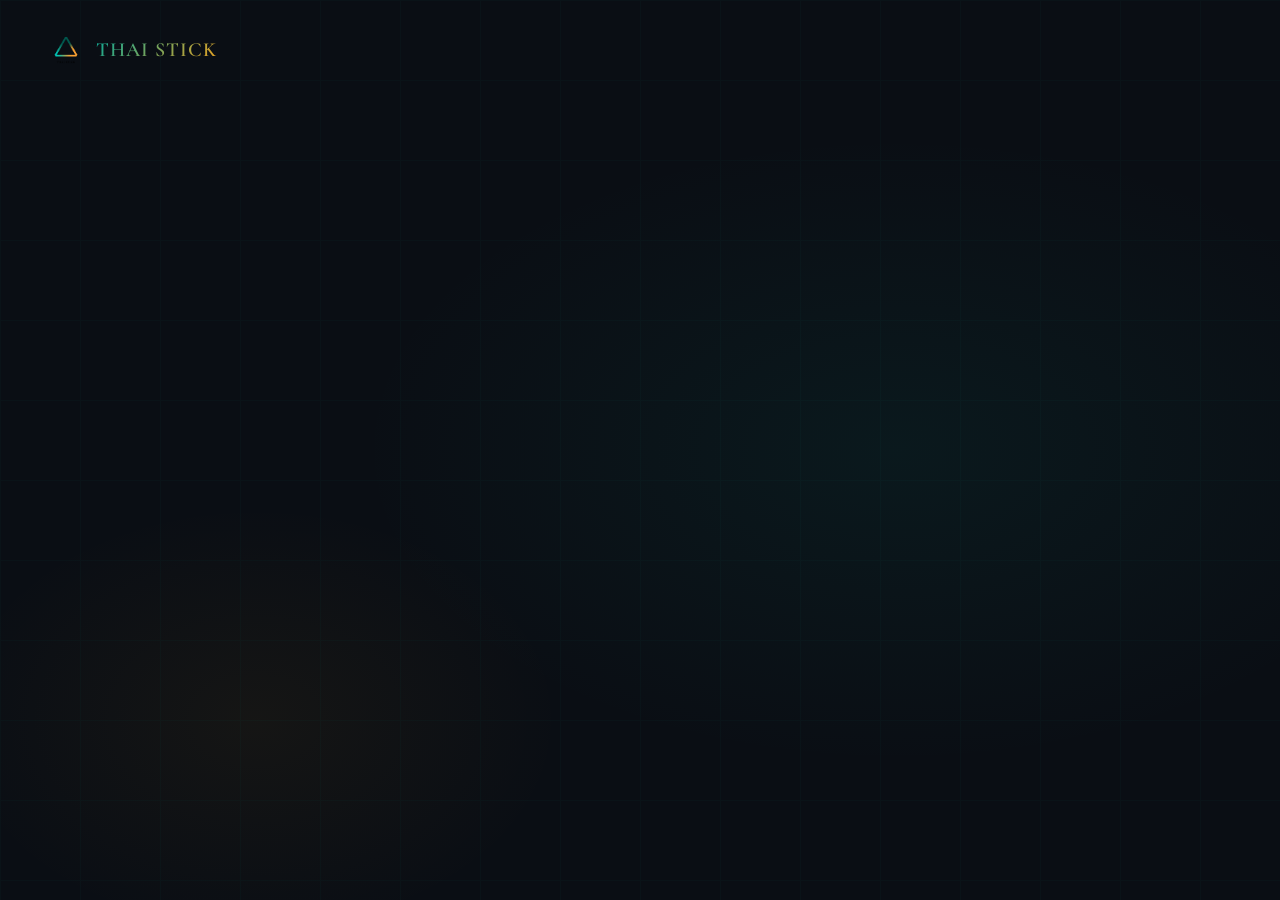
==== index.html @ 12f4dd30 "Add gatekeeper splash page (index.html) with Visitor/Team PIN access - Visitor → portfolio.html - Te" ====
<!DOCTYPE html>
<html lang="en">
<head>
<meta charset="UTF-8"/>
<meta name="viewport" content="width=device-width, initial-scale=1.0"/>
<title>Thai Stick — Access</title>
<link rel="preconnect" href="https://fonts.googleapis.com">
<link href="https://fonts.googleapis.com/css2?family=Cormorant+Garamond:wght@300;400;500;600&family=DM+Sans:wght@300;400;500;600&family=DM+Mono:wght@400;500&display=swap" rel="stylesheet">
<link rel="stylesheet" href="styles.css">
<style>
.splash-page { min-height: 100vh; display: flex; flex-direction: column; align-items: center; justify-content: center; background: var(--dark); position: relative; overflow: hidden; }
.splash-logo { display: flex; align-items: center; gap: 12px; position: absolute; top: 32px; left: 48px; text-decoration: none; }
.splash-logo-text { font-family: var(--font-disp); font-size: 20px; font-weight: 600; letter-spacing: 0.05em; background: var(--grad-text); -webkit-background-clip: text; -webkit-text-fill-color: transparent; background-clip: text; }
.splash-content { text-align: center; max-width: 700px; padding: 0 32px; }
.splash-eyebrow { font-size: 11px; font-weight: 600; letter-spacing: 0.15em; text-transform: uppercase; color: var(--teal); margin-bottom: 24px; display: flex; align-items: center; justify-content: center; gap: 8px; }
.splash-eyebrow::before { content: ''; width: 6px; height: 6px; background: var(--teal); border-radius: 50%; }
.splash-title { font-family: var(--font-disp); font-size: clamp(40px, 6vw, 72px); font-weight: 300; line-height: 1.1; color: var(--light); margin-bottom: 32px; }
.splash-sub { font-size: 15px; color: var(--muted); margin-bottom: 48px; line-height: 1.6; }
.splash-btns { display: flex; gap: 16px; justify-content: center; flex-wrap: wrap; }
.splash-btn-visitor { background: transparent; border: 1px solid var(--border); color: var(--light); padding: 14px 40px; font-size: 13px; font-weight: 600; letter-spacing: 0.08em; text-transform: uppercase; border-radius: 4px; cursor: pointer; transition: border-color 0.2s; font-family: var(--font-sans); }
.splash-btn-visitor:hover { border-color: var(--light-2); }
.splash-btn-team { background: var(--grad); border: none; color: var(--dark); padding: 14px 40px; font-size: 13px; font-weight: 600; letter-spacing: 0.08em; text-transform: uppercase; border-radius: 4px; cursor: pointer; transition: opacity 0.2s; font-family: var(--font-sans); }
.splash-btn-team:hover { opacity: 0.85; }

/* PIN modal */
.pin-overlay { display: none; position: fixed; inset: 0; background: rgba(0,0,0,0.7); z-index: 1000; align-items: center; justify-content: center; }
.pin-overlay.open { display: flex; }
.pin-modal { background: var(--dark-2); border: 1px solid var(--border); border-radius: 12px; padding: 40px; width: 360px; max-width: 90vw; text-align: center; position: relative; }
.pin-title { font-family: var(--font-disp); font-size: 26px; font-weight: 400; color: var(--light); margin-bottom: 8px; }
.pin-sub { font-size: 13px; color: var(--muted); margin-bottom: 32px; }
.pin-inputs { display: flex; gap: 12px; justify-content: center; margin-bottom: 24px; }
.pin-digit { width: 56px; height: 64px; background: var(--dark-3); border: 1px solid var(--border); border-radius: 8px; color: var(--light); font-size: 28px; font-family: var(--font-mono); text-align: center; outline: none; transition: border-color 0.2s; }
.pin-digit:focus { border-color: var(--teal); }
.pin-error { font-size: 12px; color: #ff6b6b; margin-bottom: 16px; min-height: 18px; display: none; line-height: 1.5; }
.pin-error.show { display: block; }
.pin-submit { width: 100%; background: var(--grad); border: none; color: var(--dark); padding: 14px; font-size: 13px; font-weight: 600; letter-spacing: 0.08em; text-transform: uppercase; border-radius: 4px; cursor: pointer; transition: opacity 0.2s; font-family: var(--font-sans); }
.pin-submit:hover { opacity: 0.85; }
.pin-submit:disabled { opacity: 0.5; cursor: not-allowed; }
.pin-close { position: absolute; top: 16px; right: 20px; background: none; border: none; color: var(--muted); font-size: 22px; cursor: pointer; line-height: 1; transition: color 0.2s; }
.pin-close:hover { color: var(--light); }
@media (max-width: 600px) {
  .splash-logo { left: 24px; top: 24px; }
  .splash-btns { flex-direction: column; align-items: center; }
  .splash-btn-visitor, .splash-btn-team { width: 240px; }
}
</style>
</head>
<body>

<div class="splash-page">
  <div class="hero-bg"></div>
  <div class="hero-grid-lines"></div>

  <a class="splash-logo" href="#">
    <img src="Thai Stick Logo.png" alt="Thai Stick" style="height:36px;width:36px;object-fit:contain;">
    <span class="splash-logo-text">THAI STICK</span>
  </a>

  <div class="splash-content">
    <div class="splash-eyebrow">Medical Cannabis Supply · Perth WA · GMP Certified</div>
    <h1 class="splash-title">
      The Supply Partner<br>
      <strong class="grad-text">Your Dispensary Can Count On.</strong>
    </h1>
    <p class="splash-sub">From Thailand to your hands.</p>
    <div class="splash-btns">
      <button class="splash-btn-visitor" onclick="goVisitor()">Visitor</button>
      <button class="splash-btn-team" onclick="openPinModal()">Team →</button>
    </div>
  </div>
</div>

<!-- PIN MODAL -->
<div class="pin-overlay" id="pin-overlay" onclick="closePinOutside(event)">
  <div class="pin-modal">
    <button class="pin-close" onclick="closePinModal()">×</button>
    <div class="pin-title">Team Access</div>
    <div class="pin-sub">Enter your 4-digit access code</div>
    <div class="pin-inputs">
      <input class="pin-digit" type="password" inputmode="numeric" maxlength="1" id="p0" oninput="pinInput(0)" onkeydown="pinKeyDown(event,0)">
      <input class="pin-digit" type="password" inputmode="numeric" maxlength="1" id="p1" oninput="pinInput(1)" onkeydown="pinKeyDown(event,1)">
      <input class="pin-digit" type="password" inputmode="numeric" maxlength="1" id="p2" oninput="pinInput(2)" onkeydown="pinKeyDown(event,2)">
      <input class="pin-digit" type="password" inputmode="numeric" maxlength="1" id="p3" oninput="pinInput(3)" onkeydown="pinKeyDown(event,3)">
    </div>
    <div class="pin-error" id="pin-error">Invalid Access Code. Please try again or contact your Administrator.</div>
    <button class="pin-submit" id="pin-submit" onclick="submitPin()">Verify Access</button>
  </div>
</div>

<script>
const APPS_SCRIPT_URL = 'https://script.google.com/macros/s/AKfycby8iOtGgmpEAqamLS6N-fvlZWcW5fuktj_UGrLCuRMY7mgmcJD18vge5jQldxHOvPU/exec';

function goVisitor() {
  window.location.href = 'portfolio.html';
}
function openPinModal() {
  document.getElementById('pin-overlay').classList.add('open');
  resetPin();
  setTimeout(() => document.getElementById('p0').focus(), 50);
}
function closePinModal() {
  document.getElementById('pin-overlay').classList.remove('open');
  resetPin();
}
function closePinOutside(e) {
  if (e.target === document.getElementById('pin-overlay')) closePinModal();
}
function resetPin() {
  ['p0','p1','p2','p3'].forEach(id => document.getElementById(id).value = '');
  const err = document.getElementById('pin-error');
  err.classList.remove('show');
  err.textContent = 'Invalid Access Code. Please try again or contact your Administrator.';
  const btn = document.getElementById('pin-submit');
  btn.disabled = false;
  btn.textContent = 'Verify Access';
}
function pinInput(i) {
  const val = document.getElementById('p' + i).value;
  if (!/^\d$/.test(val)) { document.getElementById('p' + i).value = ''; return; }
  if (i < 3) document.getElementById('p' + (i + 1)).focus();
  const pin = ['p0','p1','p2','p3'].map(id => document.getElementById(id).value).join('');
  if (pin.length === 4) submitPin();
}
function pinKeyDown(e, i) {
  if (e.key === 'Backspace' && !document.getElementById('p' + i).value && i > 0) {
    document.getElementById('p' + (i - 1)).focus();
  }
}

function fetchSheet(sheetName) {
  return new Promise((resolve, reject) => {
    const cb = 'cb_' + Date.now() + '_' + Math.random().toString(36).slice(2);
    const script = document.createElement('script');
    window[cb] = (data) => { delete window[cb]; document.head.removeChild(script); resolve(data); };
    script.src = `${APPS_SCRIPT_URL}?sheet=${sheetName}&callback=${cb}`;
    script.onerror = () => { delete window[cb]; reject(new Error('Failed')); };
    document.head.appendChild(script);
  });
}

async function submitPin() {
  const pin = ['p0','p1','p2','p3'].map(id => document.getElementById(id).value).join('');
  if (pin.length < 4) return;
  const btn = document.getElementById('pin-submit');
  const err = document.getElementById('pin-error');
  btn.disabled = true;
  btn.textContent = 'Verifying…';
  err.classList.remove('show');
  try {
    const rows = await fetchSheet('Pins');
    const match = rows && rows.find(r => String(r.pin).trim() === pin.trim());
    if (match) {
      sessionStorage.setItem('rep_name', match.name || '');
      window.location.href = 'ThaiStick_Website.html';
    } else {
      err.classList.add('show');
      btn.disabled = false;
      btn.textContent = 'Verify Access';
      ['p0','p1','p2','p3'].forEach(id => document.getElementById(id).value = '');
      document.getElementById('p0').focus();
    }
  } catch(e) {
    err.textContent = 'Connection error. Please try again.';
    err.classList.add('show');
    btn.disabled = false;
    btn.textContent = 'Verify Access';
  }
}
</script>
</body>
</html>
---- styles.css ----
﻿
:root {
  --teal:       #0BA896;
  --teal-dark:  #077A6E;
  --teal-glow:  rgba(11,168,150,0.15);
  --amber:      #E8A020;
  --amber-dark: #C07010;
  --amber-glow: rgba(232,160,32,0.15);
  --dark:       #0A0E14;
  --dark-2:     #111820;
  --dark-3:     #1A2230;
  --dark-4:     #222E40;
  --light:      #F0EDE8;
  --light-2:    #D8D4CC;
  --muted:      #7A8A9A;
  --border:     rgba(255,255,255,0.08);
  --font-disp:  'Cormorant Garamond', serif;
  --font-body:  'DM Sans', sans-serif;
  --font-mono:  'DM Mono', monospace;
  --grad:       linear-gradient(135deg, var(--teal), var(--amber));
  --grad-text:  linear-gradient(135deg, #0BA896 0%, #E8A020 100%);
}

*, *::before, *::after { box-sizing: border-box; margin: 0; padding: 0; }

html { scroll-behavior: smooth; }

body {
  font-family: var(--font-body);
  background: var(--dark);
  color: var(--light);
  overflow-x: hidden;
  cursor: default;
}

/* ── SCROLLBAR ── */
::-webkit-scrollbar { width: 4px; }
::-webkit-scrollbar-track { background: var(--dark); }
::-webkit-scrollbar-thumb { background: var(--teal); border-radius: 2px; }

/* ── GRADIENT TEXT ── */
.grad-text {
  background: var(--grad-text);
  -webkit-background-clip: text;
  -webkit-text-fill-color: transparent;
  background-clip: text;
}

/* ══════════════════════════════
   NAV
══════════════════════════════ */
nav {
  position: fixed; top: 0; left: 0; right: 0; z-index: 1000;
  display: flex; align-items: center; justify-content: space-between;
  padding: 0 48px;
  height: 72px;
  background: rgba(10,14,20,0.85);
  backdrop-filter: blur(20px);
  border-bottom: 1px solid var(--border);
  transition: all 0.3s;
}
.nav-logo {
  display: flex; align-items: center; gap: 12px;
  text-decoration: none;
}
.nav-logo img { height: 36px; width: 36px; object-fit: contain; }
.nav-logo-text {
  font-family: var(--font-disp);
  font-size: 20px; font-weight: 600;
  letter-spacing: 0.05em;
  background: var(--grad-text);
  -webkit-background-clip: text;
  -webkit-text-fill-color: transparent;
  background-clip: text;
}
.nav-links {
  display: flex; align-items: center; gap: 36px;
  list-style: none;
}
.nav-links a {
  color: var(--light-2);
  text-decoration: none;
  font-size: 13px;
  font-weight: 500;
  letter-spacing: 0.06em;
  text-transform: uppercase;
  transition: color 0.2s;
}
.nav-links a:hover { color: var(--teal); }
.nav-cta {
  background: var(--grad);
  color: var(--dark) !important;
  padding: 8px 20px;
  border-radius: 4px;
  font-weight: 600 !important;
  transition: opacity 0.2s !important;
}
.nav-cta:hover { opacity: 0.85; color: var(--dark) !important; }

/* mobile nav toggle */
.nav-toggle { display: none; flex-direction: column; gap: 5px; cursor: pointer; }
.nav-toggle span { width: 22px; height: 1.5px; background: var(--light); border-radius: 2px; transition: all 0.3s; }

/* ══════════════════════════════
   SECTIONS GENERAL
══════════════════════════════ */
section { position: relative; }
.container { max-width: 1160px; margin: 0 auto; padding: 0 48px; }
.section-label {
  font-size: 11px; font-weight: 600; letter-spacing: 0.2em;
  text-transform: uppercase; color: var(--teal);
  margin-bottom: 16px;
}
.section-title {
  font-family: var(--font-disp);
  font-size: clamp(36px, 5vw, 54px);
  font-weight: 400; line-height: 1.15;
  margin-bottom: 20px;
}
.section-sub {
  font-size: 16px; color: var(--muted);
  line-height: 1.7; max-width: 560px;
}
.divider {
  width: 48px; height: 2px;
  background: var(--grad);
  margin: 24px 0;
}

/* ══════════════════════════════
   HERO — SCREEN 1
══════════════════════════════ */
#hero {
  min-height: 100vh;
  display: flex; align-items: center;
  padding: 120px 0 80px;
  overflow: hidden;
}
.hero-bg {
  position: absolute; inset: 0; z-index: 0;
  background:
    radial-gradient(ellipse 60% 50% at 70% 50%, rgba(11,168,150,0.07) 0%, transparent 70%),
    radial-gradient(ellipse 40% 40% at 20% 80%, rgba(232,160,32,0.05) 0%, transparent 60%),
    var(--dark);
}
.hero-grid-lines {
  position: absolute; inset: 0; z-index: 0; opacity: 0.03;
  background-image:
    linear-gradient(var(--teal) 1px, transparent 1px),
    linear-gradient(90deg, var(--teal) 1px, transparent 1px);
  background-size: 80px 80px;
}
.hero-inner {
  position: relative; z-index: 1;
  display: grid; grid-template-columns: 1fr 1fr;
  gap: 80px; align-items: center;
}
.hero-eyebrow {
  display: inline-flex; align-items: center; gap: 8px;
  font-size: 11px; font-weight: 600; letter-spacing: 0.18em;
  text-transform: uppercase; color: var(--teal);
  border: 1px solid rgba(11,168,150,0.3);
  padding: 6px 14px; border-radius: 2px;
  margin-bottom: 28px;
}
.hero-eyebrow::before {
  content: ''; width: 6px; height: 6px;
  border-radius: 50%; background: var(--teal);
  animation: pulse 2s infinite;
}
@keyframes pulse {
  0%,100% { opacity: 1; } 50% { opacity: 0.3; }
}
.hero-title {
  font-family: var(--font-disp);
  font-size: clamp(44px, 6vw, 72px);
  font-weight: 300; line-height: 1.1;
  margin-bottom: 24px;
}
.hero-title strong { font-weight: 600; display: block; }
.hero-sub {
  font-size: 17px; color: var(--muted);
  line-height: 1.75; margin-bottom: 40px;
  max-width: 480px;
}
.hero-creds {
  display: flex; flex-wrap: wrap; gap: 8px;
  margin-bottom: 44px;
}
.cred-pill {
  font-size: 11px; font-weight: 500; letter-spacing: 0.08em;
  color: var(--light-2);
  border: 1px solid var(--border);
  padding: 5px 12px; border-radius: 2px;
  background: rgba(255,255,255,0.03);
}
.hero-actions { display: flex; gap: 16px; flex-wrap: wrap; }
.btn-primary {
  display: inline-flex; align-items: center; gap: 8px;
  background: var(--grad);
  color: var(--dark);
  font-size: 13px; font-weight: 600;
  letter-spacing: 0.06em; text-transform: uppercase;
  padding: 14px 28px; border-radius: 4px;
  text-decoration: none;
  transition: opacity 0.2s, transform 0.2s;
  border: none; cursor: pointer;
}
.btn-primary:hover { opacity: 0.88; transform: translateY(-1px); }
.btn-secondary {
  display: inline-flex; align-items: center; gap: 8px;
  background: transparent;
  color: var(--light);
  font-size: 13px; font-weight: 500;
  letter-spacing: 0.06em; text-transform: uppercase;
  padding: 14px 28px; border-radius: 4px;
  text-decoration: none;
  border: 1px solid var(--border);
  transition: border-color 0.2s, color 0.2s;
  cursor: pointer;
}
.btn-secondary:hover { border-color: var(--teal); color: var(--teal); }

/* hero right — visual */
.hero-visual {
  display: flex; align-items: center; justify-content: center;
  position: relative;
}
.hero-logo-wrap {
  position: relative;
  width: 320px; height: 320px;
  display: flex; align-items: center; justify-content: center;
}
.hero-logo-ring {
  position: absolute; inset: 0;
  border-radius: 50%;
  border: 1px solid rgba(11,168,150,0.2);
  animation: spin 20s linear infinite;
}
.hero-logo-ring::before {
  content: '';
  position: absolute; top: -3px; left: 50%;
  width: 6px; height: 6px;
  background: var(--teal);
  border-radius: 50%;
  transform: translateX(-50%);
}
@keyframes spin { from { transform: rotate(0deg); } to { transform: rotate(360deg); } }
.hero-logo-ring-2 {
  position: absolute;
  inset: 24px;
  border-radius: 50%;
  border: 1px solid rgba(232,160,32,0.12);
  animation: spin 30s linear infinite reverse;
}
.hero-logo-glow {
  position: absolute; inset: 48px;
  border-radius: 50%;
  background: radial-gradient(ellipse, rgba(11,168,150,0.08), transparent 70%);
}
.hero-logo-img {
  width: 160px; height: 160px;
  object-fit: contain;
  position: relative; z-index: 1;
  filter: drop-shadow(0 0 24px rgba(11,168,150,0.3));
}
.hero-stat-cards {
  position: absolute; right: -20px;
  display: flex; flex-direction: column; gap: 10px;
}
.hero-stat {
  background: rgba(17,24,32,0.9);
  border: 1px solid var(--border);
  border-left: 2px solid var(--teal);
  padding: 10px 16px;
  border-radius: 4px;
  backdrop-filter: blur(10px);
  min-width: 140px;
}
.hero-stat-val {
  font-family: var(--font-mono);
  font-size: 18px; font-weight: 500;
  color: var(--teal); margin-bottom: 2px;
}
.hero-stat-label { font-size: 10px; color: var(--muted); letter-spacing: 0.08em; }

/* ══════════════════════════════
   WHY THAI STICK — SCREEN 2
══════════════════════════════ */
#why {
  padding: 120px 0;
  background: var(--dark-2);
}
.why-inner {
  display: grid; grid-template-columns: 1fr 1fr;
  gap: 80px; align-items: start;
}
/* supply chain */
.chain-wrap { margin-top: 40px; }
.chain-step {
  display: flex; align-items: flex-start; gap: 20px;
  margin-bottom: 0;
  position: relative;
}
.chain-step:not(:last-child)::after {
  content: '';
  position: absolute;
  left: 21px; top: 44px;
  width: 1px; height: calc(100% + 8px);
  background: linear-gradient(to bottom, var(--teal), var(--amber));
  opacity: 0.3;
}
.chain-icon {
  width: 44px; height: 44px; flex-shrink: 0;
  border-radius: 50%;
  background: var(--dark-3);
  border: 1px solid var(--border);
  display: flex; align-items: center; justify-content: center;
  font-size: 18px;
  position: relative; z-index: 1;
}
.chain-content { padding: 8px 0 32px; }
.chain-name {
  font-size: 13px; font-weight: 600;
  letter-spacing: 0.08em; text-transform: uppercase;
  color: var(--teal); margin-bottom: 4px;
}
.chain-detail { font-size: 14px; color: var(--muted); line-height: 1.6; }

/* differentiators */
.diff-grid {
  display: grid; grid-template-columns: 1fr 1fr;
  gap: 2px; margin-top: 40px;
}
.diff-card {
  background: var(--dark-3);
  padding: 24px;
  transition: background 0.2s;
}
.diff-card:hover { background: var(--dark-4); }
.diff-icon { font-size: 24px; margin-bottom: 12px; }
.diff-title {
  font-size: 13px; font-weight: 600;
  margin-bottom: 8px; color: var(--light);
}
.diff-desc { font-size: 13px; color: var(--muted); line-height: 1.6; }

.compliance-stmt {
  margin-top: 48px;
  padding: 24px 28px;
  border-left: 2px solid var(--teal);
  background: var(--teal-glow);
  border-radius: 0 4px 4px 0;
}
.compliance-stmt p {
  font-size: 14px; color: var(--light-2);
  line-height: 1.75; font-style: italic;
}

/* ══════════════════════════════
   PRICING CALCULATOR — SCREEN 3
══════════════════════════════ */
#pricing {
  padding: 120px 0;
  background: var(--dark);
}
.pricing-inner {
  display: grid; grid-template-columns: 1fr 1.4fr;
  gap: 80px; align-items: start;
}
.calc-box {
  background: var(--dark-2);
  border: 1px solid var(--border);
  border-radius: 8px;
  padding: 36px;
}
.calc-title {
  font-size: 13px; font-weight: 600; letter-spacing: 0.12em;
  text-transform: uppercase; color: var(--teal);
  margin-bottom: 28px;
}
.calc-field { margin-bottom: 24px; }
.calc-label {
  font-size: 12px; font-weight: 500; letter-spacing: 0.08em;
  text-transform: uppercase; color: var(--muted);
  margin-bottom: 8px;
}
.calc-input {
  width: 100%;
  background: var(--dark-3);
  border: 1px solid var(--border);
  border-radius: 4px;
  color: var(--light);
  font-family: var(--font-mono);
  font-size: 18px; font-weight: 500;
  padding: 12px 16px;
  outline: none;
  transition: border-color 0.2s;
}
.calc-input:focus { border-color: var(--teal); }
.vol-select {
  display: grid; grid-template-columns: repeat(4,1fr); gap: 6px;
}
.vol-btn {
  background: var(--dark-3);
  border: 1px solid var(--border);
  border-radius: 4px;
  color: var(--muted);
  font-size: 12px; font-weight: 500;
  padding: 10px 6px;
  text-align: center;
  cursor: pointer;
  transition: all 0.2s;
}
.vol-btn:hover, .vol-btn.active {
  background: var(--teal-glow);
  border-color: var(--teal);
  color: var(--teal);
}
.calc-divider { height: 1px; background: var(--border); margin: 24px 0; }
.calc-results { display: flex; flex-direction: column; gap: 12px; }
.calc-result-row {
  display: flex; justify-content: space-between; align-items: center;
}
.calc-result-label { font-size: 13px; color: var(--muted); }
.calc-result-val {
  font-family: var(--font-mono);
  font-size: 14px; font-weight: 500; color: var(--light);
}
.calc-result-big {
  background: var(--dark-3);
  border: 1px solid var(--teal);
  border-radius: 6px;
  padding: 20px;
  margin-top: 8px;
  text-align: center;
}
.calc-result-big-label { font-size: 11px; color: var(--teal); letter-spacing: 0.12em; text-transform: uppercase; margin-bottom: 6px; }
.calc-result-big-val {
  font-family: var(--font-disp);
  font-size: 42px; font-weight: 600;
  background: var(--grad-text);
  -webkit-background-clip: text; -webkit-text-fill-color: transparent;
  background-clip: text;
}
.calc-result-big-sub { font-size: 12px; color: var(--muted); margin-top: 4px; }
.calc-disclaimer {
  font-size: 11px; color: var(--muted);
  font-style: italic; margin-top: 20px;
  line-height: 1.6;
}

/* tier table */
.tier-table-wrap { overflow: hidden; border-radius: 8px; border: 1px solid var(--border); }
.tier-table { width: 100%; border-collapse: collapse; }
.tier-table th {
  background: var(--dark-3);
  font-size: 10px; font-weight: 600;
  letter-spacing: 0.14em; text-transform: uppercase;
  color: var(--muted); padding: 14px 16px;
  text-align: left; border-bottom: 1px solid var(--border);
}
.tier-table td {
  padding: 16px; font-size: 13px;
  border-bottom: 1px solid var(--border);
  vertical-align: middle;
}
.tier-table tr:last-child td { border-bottom: none; }
.tier-table tr:hover td { background: rgba(255,255,255,0.02); }
.tier-table tr.highlighted td { background: var(--teal-glow); }
.tier-row { cursor: pointer; }
.tier-row.active td { background: rgba(11,168,150,0.07) !important; }
.tier-name { font-weight: 600; color: var(--light); }
.tier-vol { font-size: 11px; color: var(--muted); margin-top: 2px; }
.price-chip {
  font-family: var(--font-mono);
  font-size: 16px; font-weight: 500; color: var(--teal);
}
.margin-bar-wrap { display: flex; align-items: center; gap: 10px; }
.margin-bar {
  height: 4px; border-radius: 2px;
  background: var(--grad); flex-shrink: 0;
}
.margin-val { font-size: 12px; font-weight: 600; color: var(--light); }

/* ══════════════════════════════
   PRODUCT CATALOGUE — SCREEN 4
══════════════════════════════ */
#products {
  padding: 120px 0;
  background: var(--dark-2);
}
.filter-bar {
  display: flex; gap: 8px; flex-wrap: wrap;
  margin-bottom: 48px;
}
.filter-btn {
  font-size: 11px; font-weight: 600;
  letter-spacing: 0.1em; text-transform: uppercase;
  padding: 8px 18px; border-radius: 2px;
  border: 1px solid var(--border);
  background: transparent;
  color: var(--muted); cursor: pointer;
  transition: all 0.2s;
}
.filter-btn:hover, .filter-btn.active {
  border-color: var(--teal);
  color: var(--teal);
  background: var(--teal-glow);
}
.sku-grid {
  display: grid; grid-template-columns: repeat(3,1fr);
  gap: 2px;
}
.sku-card {
  background: var(--dark-3);
  padding: 28px;
  cursor: pointer;
  transition: background 0.2s;
  position: relative;
  overflow: hidden;
}
.sku-card::before {
  content: '';
  position: absolute; top: 0; left: 0; right: 0;
  height: 2px;
  background: var(--grad);
  opacity: 0;
  transition: opacity 0.3s;
}
.sku-card:hover { background: var(--dark-4); }
.sku-card:hover::before { opacity: 1; }
.sku-card.hidden { display: none; }
.sku-ind {
  display: inline-block;
  font-size: 10px; font-weight: 700;
  letter-spacing: 0.12em; text-transform: uppercase;
  padding: 4px 10px; border-radius: 2px;
  margin-bottom: 16px;
}
.ind-sleep   { background: rgba(100,160,255,0.12); color: #64A0FF; }
.ind-pain    { background: rgba(255,100,100,0.12); color: #FF7070; }
.ind-anxiety { background: rgba(160,100,255,0.12); color: #A070FF; }
.ind-depression { background: rgba(255,180,50,0.12); color: #FFB432; }
.ind-premium { background: rgba(11,168,150,0.12); color: var(--teal); }
.sku-name {
  font-family: var(--font-disp);
  font-size: 22px; font-weight: 600;
  margin-bottom: 16px; color: var(--light);
}
.thc-wrap { margin-bottom: 16px; }
.thc-label { font-size: 10px; color: var(--muted); letter-spacing: 0.1em; margin-bottom: 6px; }
.thc-bar-bg {
  height: 3px; background: var(--dark);
  border-radius: 2px; overflow: hidden; margin-bottom: 4px;
}
.thc-bar-fill {
  height: 100%; border-radius: 2px;
  background: var(--grad);
}
.thc-val { font-family: var(--font-mono); font-size: 14px; font-weight: 500; color: var(--teal); }
.sku-price {
  font-size: 12px; color: var(--muted);
  margin-bottom: 8px;
}
.sku-price span { color: var(--teal); font-weight: 600; }
.sku-margin {
  font-size: 12px; color: var(--muted); margin-bottom: 16px;
}
.sku-margin span { color: var(--amber); font-weight: 600; }
.sku-note { font-size: 12px; color: var(--muted); line-height: 1.6; margin-bottom: 20px; }
.btn-detail {
  width: 100%;
  background: transparent;
  border: 1px solid var(--border);
  color: var(--light-2);
  font-size: 11px; font-weight: 600;
  letter-spacing: 0.1em; text-transform: uppercase;
  padding: 10px;
  border-radius: 3px;
  cursor: pointer;
  transition: all 0.2s;
  display: flex; align-items: center; justify-content: center; gap: 6px;
}
.btn-detail:hover { border-color: var(--teal); color: var(--teal); }
.btn-detail svg { width: 12px; height: 12px; }

/* bundle */
.bundle-wrap {
  margin-top: 48px;
  padding: 36px;
  background: var(--dark-3);
  border: 1px solid rgba(11,168,150,0.2);
  border-radius: 8px;
}
.bundle-title {
  font-size: 12px; font-weight: 600; letter-spacing: 0.14em;
  text-transform: uppercase; color: var(--teal); margin-bottom: 6px;
}
.bundle-sub { font-size: 14px; color: var(--muted); margin-bottom: 28px; }
.bundle-items { display: grid; grid-template-columns: repeat(3,1fr); gap: 16px; }
.bundle-item {
  background: var(--dark-2);
  border: 1px solid var(--border);
  border-radius: 4px; padding: 18px;
}
.bundle-ind {
  font-size: 10px; font-weight: 700; letter-spacing: 0.12em;
  text-transform: uppercase; color: var(--teal); margin-bottom: 6px;
}
.bundle-sku-name { font-size: 14px; font-weight: 600; margin-bottom: 4px; }
.bundle-thc { font-family: var(--font-mono); font-size: 12px; color: var(--muted); }

/* ── MODAL ── */
.modal-overlay {
  position: fixed; inset: 0; z-index: 2000;
  background: rgba(10,14,20,0.92);
  display: flex; align-items: center; justify-content: center;
  opacity: 0; pointer-events: none;
  transition: opacity 0.3s;
  padding: 24px;
}
.modal-overlay.open { opacity: 1; pointer-events: all; }
.modal {
  position: relative;
  background: var(--dark-2);
  border: 1px solid var(--border);
  border-radius: 8px;
  max-width: 680px; width: 100%;
  max-height: 85vh;
  overflow-y: auto;
  transform: translateY(20px);
  transition: transform 0.3s;
}
.modal-overlay.open .modal { transform: translateY(0); }
.modal-header {
  padding: 28px 32px 0 32px;
  display: flex; align-items: flex-start; gap: 16px;
}
.modal-header-left { flex: 1; min-width: 0; }
.modal-photo {
  width: 150px; aspect-ratio: 3/4; flex-shrink: 0;
  border-radius: 8px; overflow: hidden;
  border: 1px solid var(--border);
  background: var(--dark-3);
  display: flex; align-items: center; justify-content: center;
  cursor: pointer; transition: opacity 0.2s;
}
.modal-photo:hover { opacity: 0.85; }
.modal-photo img { width: 100%; height: 100%; object-fit: cover; }
.img-lightbox {
  display: none; position: fixed; inset: 0; z-index: 9999;
  background: rgba(0,0,0,0.92); align-items: center; justify-content: center;
  cursor: zoom-out;
}
.img-lightbox img {
  max-width: 90vw; max-height: 90vh;
  border-radius: 10px; object-fit: contain;
  box-shadow: 0 8px 60px rgba(0,0,0,0.8);
}
.modal-photo-placeholder {
  width: 100%; height: 100%;
  display: flex; flex-direction: column; align-items: center; justify-content: center;
  gap: 8px; color: var(--muted);
}
.modal-photo-placeholder svg { opacity: 0.3; }
.modal-photo-placeholder span { font-size: 10px; letter-spacing: 0.08em; text-transform: uppercase; opacity: 0.4; }
.modal-qr-wrap {
  display: flex; align-items: center; gap: 20px;
}
.modal-qr-img {
  width: 110px; height: 110px; flex-shrink: 0;
  border-radius: 6px; overflow: hidden;
  border: 1px solid var(--border);
  background: var(--dark-3);
  display: flex; align-items: center; justify-content: center;
}
.modal-qr-img img { width: 100%; height: 100%; object-fit: contain; }
.modal-qr-placeholder {
  width: 100%; height: 100%;
  display: flex; flex-direction: column; align-items: center; justify-content: center;
  gap: 6px; color: var(--muted);
}
.modal-qr-placeholder svg { opacity: 0.3; }
.modal-qr-placeholder span { font-size: 9px; letter-spacing: 0.08em; text-transform: uppercase; opacity: 0.4; }
.modal-qr-note { font-size: 12px; color: var(--muted); line-height: 1.6; }
.modal-close {
  position: absolute; top: 16px; right: 20px;
  background: none; border: none;
  color: var(--muted); font-size: 24px;
  cursor: pointer; line-height: 1;
  transition: color 0.2s; z-index: 10;
}
.modal-close:hover { color: var(--light); }
.modal-body { padding: 24px 32px 32px; }
.modal-ind { margin-bottom: 8px; }
.modal-name {
  font-family: var(--font-disp);
  font-size: 32px; font-weight: 600;
  margin-bottom: 24px;
}
.modal-section { margin-bottom: 28px; }
.modal-section-title {
  font-size: 10px; font-weight: 700; letter-spacing: 0.16em;
  text-transform: uppercase; color: var(--teal);
  margin-bottom: 12px; padding-bottom: 8px;
  border-bottom: 1px solid var(--border);
}
.modal-potency {
  display: grid; grid-template-columns: 1fr 1fr;
  gap: 16px; margin-bottom: 16px;
}
.potency-item { }
.potency-label { font-size: 11px; color: var(--muted); margin-bottom: 4px; }
.potency-val {
  font-family: var(--font-mono);
  font-size: 20px; font-weight: 500; color: var(--teal);
}
.terpene-list { display: flex; flex-direction: column; gap: 10px; }
.terpene-row {
  display: flex; justify-content: space-between;
  align-items: center; font-size: 13px;
}
.terpene-name { color: var(--light); font-weight: 500; }
.terpene-effect { color: var(--muted); font-size: 12px; }
.indication-list { display: flex; flex-direction: column; gap: 10px; }
.indication-item {
  padding: 12px 16px;
  background: var(--dark-3);
  border-radius: 4px; font-size: 13px;
}
.indication-item strong { color: var(--teal); display: block; margin-bottom: 4px; font-size: 12px; }
.coa-grid {
  display: grid; grid-template-columns: repeat(2,1fr); gap: 8px;
}
.coa-item {
  display: flex; align-items: center; gap: 10px;
  padding: 10px 14px;
  background: var(--dark-3); border-radius: 4px;
}
.coa-pass {
  width: 8px; height: 8px; border-radius: 50%;
  background: var(--teal); flex-shrink: 0;
}
.coa-label { font-size: 12px; color: var(--light-2); }
.btn-coa {
  width: 100%;
  background: var(--grad);
  color: var(--dark);
  font-size: 12px; font-weight: 700;
  letter-spacing: 0.1em; text-transform: uppercase;
  padding: 14px;
  border-radius: 4px; border: none;
  cursor: pointer;
  transition: opacity 0.2s;
  margin-top: 8px;
}
.btn-coa:hover { opacity: 0.85; }

/* ══════════════════════════════
   COMPLIANCE — SCREEN 5
══════════════════════════════ */
#compliance {
  padding: 120px 0;
  background: var(--dark);
}
.compliance-grid {
  display: grid; grid-template-columns: repeat(3,1fr);
  gap: 2px; margin-top: 60px;
}
.comp-card {
  background: var(--dark-2);
  padding: 32px 28px;
}
.comp-num {
  font-family: var(--font-mono);
  font-size: 11px; color: var(--teal);
  letter-spacing: 0.12em; margin-bottom: 16px;
}
.comp-title { font-size: 16px; font-weight: 600; margin-bottom: 12px; }
.comp-text { font-size: 13px; color: var(--muted); line-height: 1.75; }
.reg-terms {
  margin-top: 60px;
  padding: 36px;
  background: var(--dark-2);
  border: 1px solid var(--border);
  border-radius: 8px;
}
.reg-terms-title {
  font-size: 12px; font-weight: 600; letter-spacing: 0.14em;
  text-transform: uppercase; color: var(--teal); margin-bottom: 20px;
}
.terms-grid {
  display: grid; grid-template-columns: repeat(4,1fr); gap: 12px;
}
.term-pill {
  background: var(--dark-3);
  border: 1px solid var(--border);
  border-radius: 4px; padding: 10px 14px;
  text-align: center;
}
.term-pill-code {
  font-family: var(--font-mono);
  font-size: 13px; font-weight: 500; color: var(--teal);
  margin-bottom: 4px;
}
.term-pill-desc { font-size: 10px; color: var(--muted); }

/* ══════════════════════════════
   FAQ — SCREEN 6
══════════════════════════════ */
#faq {
  padding: 120px 0;
  background: var(--dark-2);
}
.faq-inner {
  display: grid; grid-template-columns: 1fr 1.5fr;
  gap: 80px; align-items: start;
}
.faq-list { display: flex; flex-direction: column; gap: 2px; }
.faq-item {
  background: var(--dark-3);
  border-radius: 0;
  overflow: hidden;
}
.faq-question {
  width: 100%; text-align: left;
  background: none; border: none;
  display: flex; justify-content: space-between; align-items: center;
  padding: 20px 24px;
  color: var(--light);
  font-size: 15px; font-weight: 500;
  cursor: pointer; transition: color 0.2s;
  gap: 16px;
}
.faq-question:hover { color: var(--teal); }
.faq-icon {
  width: 20px; height: 20px; flex-shrink: 0;
  border: 1px solid var(--border);
  border-radius: 50%;
  display: flex; align-items: center; justify-content: center;
  font-size: 14px; color: var(--teal);
  transition: transform 0.3s;
}
.faq-item.open .faq-icon { transform: rotate(45deg); }
.faq-answer {
  max-height: 0; overflow: hidden;
  transition: max-height 0.4s ease, padding 0.3s;
  padding: 0 24px;
}
.faq-item.open .faq-answer {
  max-height: 300px;
  padding: 0 24px 20px;
}
.faq-answer p {
  font-size: 14px; color: var(--muted);
  line-height: 1.75;
  border-top: 1px solid var(--border);
  padding-top: 16px;
}

/* ══════════════════════════════
   CONTACT — SCREEN 7
══════════════════════════════ */
#contact {
  padding: 120px 0;
  background: var(--dark);
}
.contact-inner {
  display: grid; grid-template-columns: 1fr 1.3fr;
  gap: 80px;
}
.contact-info { }
.contact-detail {
  display: flex; align-items: flex-start; gap: 16px;
  margin-bottom: 28px;
}
.contact-icon {
  width: 40px; height: 40px; flex-shrink: 0;
  background: var(--dark-2);
  border: 1px solid var(--border);
  border-radius: 4px;
  display: flex; align-items: center; justify-content: center;
  font-size: 16px;
}
.contact-info-label { font-size: 11px; color: var(--muted); margin-bottom: 4px; letter-spacing: 0.08em; }
.contact-info-val { font-size: 15px; color: var(--light); font-weight: 500; }
.response-promise {
  margin-top: 40px; padding: 20px 24px;
  background: var(--teal-glow);
  border: 1px solid rgba(11,168,150,0.2);
  border-radius: 4px;
}
.response-promise p { font-size: 13px; color: var(--light-2); line-height: 1.6; }
.response-promise strong { color: var(--teal); }
.contact-form {
  background: var(--dark-2);
  border: 1px solid var(--border);
  border-radius: 8px;
  padding: 40px;
}
.form-grid { display: grid; grid-template-columns: 1fr 1fr; gap: 16px; }
.form-group { margin-bottom: 16px; }
.form-group.full { grid-column: 1/-1; }
.form-label {
  display: block;
  font-size: 11px; font-weight: 600;
  letter-spacing: 0.08em; text-transform: uppercase;
  color: var(--muted); margin-bottom: 8px;
}
.form-input, .form-select, .form-textarea {
  width: 100%;
  background: var(--dark-3);
  border: 1px solid var(--border);
  border-radius: 4px;
  color: var(--light);
  font-family: var(--font-body);
  font-size: 14px;
  padding: 12px 16px;
  outline: none;
  transition: border-color 0.2s;
}
.form-input:focus, .form-select:focus, .form-textarea:focus {
  border-color: var(--teal);
}
.form-select option { background: var(--dark-3); }
.form-textarea { resize: vertical; min-height: 100px; }
.form-coa-row {
  display: flex; align-items: center; gap: 12px;
  padding: 14px 16px;
  background: var(--dark-3);
  border: 1px solid var(--border);
  border-radius: 4px; margin-bottom: 16px;
  cursor: pointer;
}
.form-coa-check {
  width: 18px; height: 18px;
  border: 1px solid var(--border);
  border-radius: 3px;
  display: flex; align-items: center; justify-content: center;
  flex-shrink: 0; transition: all 0.2s;
}
.form-coa-check.checked {
  background: var(--teal);
  border-color: var(--teal);
}
.form-coa-check.checked::after { content: '✓'; color: var(--dark); font-size: 11px; font-weight: 700; }
.form-coa-label { font-size: 13px; color: var(--light-2); }
.btn-submit {
  width: 100%;
  background: var(--grad);
  color: var(--dark);
  font-size: 13px; font-weight: 700;
  letter-spacing: 0.1em; text-transform: uppercase;
  padding: 16px;
  border-radius: 4px; border: none;
  cursor: pointer;
  transition: opacity 0.2s, transform 0.2s;
}
.btn-submit:hover { opacity: 0.88; transform: translateY(-1px); }

/* ══════════════════════════════
   FOOTER
══════════════════════════════ */
footer {
  background: var(--dark-2);
  border-top: 1px solid var(--border);
  padding: 48px 0;
}
.footer-inner {
  display: flex; justify-content: space-between;
  align-items: center; flex-wrap: wrap; gap: 24px;
}
.footer-logo {
  display: flex; align-items: center; gap: 10px;
}
.footer-logo img { height: 28px; }
.footer-logo-text {
  font-family: var(--font-disp);
  font-size: 16px; font-weight: 600;
  background: var(--grad-text);
  -webkit-background-clip: text; -webkit-text-fill-color: transparent;
  background-clip: text;
}
.footer-creds {
  display: flex; gap: 20px; flex-wrap: wrap;
}
.footer-cred {
  font-size: 11px; color: var(--muted);
  display: flex; align-items: center; gap: 6px;
}
.footer-cred::before { content: '·'; color: var(--teal); }
.footer-copy { font-size: 12px; color: var(--muted); }

/* ══════════════════════════════
   RESPONSIVE
══════════════════════════════ */
@media (max-width: 900px) {
  .container { padding: 0 24px; }
  nav { padding: 0 24px; }
  .nav-links { display: none; }
  nav.nav-open .nav-links { display: flex; flex-direction: column; position: absolute; top: 60px; left: 0; right: 0; background: rgba(10,14,20,0.97); padding: 16px 24px 24px; gap: 12px; z-index: 99; }
  .nav-toggle { display: flex; }
  .hero-inner, .why-inner, .pricing-inner, .faq-inner,
  .contact-inner { grid-template-columns: 1fr; gap: 48px; }
  .hero-visual { display: none; }
  .sku-grid { grid-template-columns: 1fr 1fr; }
  .compliance-grid { grid-template-columns: 1fr; }
  .terms-grid { grid-template-columns: repeat(2,1fr); }
  .bundle-items { grid-template-columns: 1fr; }
  .diff-grid { grid-template-columns: 1fr; }
  .form-grid { grid-template-columns: 1fr; }
  .modal-potency { grid-template-columns: 1fr; }
}
@media (max-width: 600px) {
  .sku-grid { grid-template-columns: 1fr; }
  .coa-grid { grid-template-columns: 1fr; }
  .vol-select { grid-template-columns: repeat(2,1fr); }
  .tier-table th:nth-child(3), .tier-table td:nth-child(3) { display: none; }
  .tier-table th { padding: 10px 8px; font-size: 9px; }
  .tier-table td { padding: 12px 8px; }
  .tier-table td:first-child { width: 44%; }
  .tier-name { font-size: 13px; }
  .tier-vol { font-size: 10px; }
  .price-chip { font-size: 14px; }
  .tier-gp-cell { min-width: 70px; gap: 4px; }
  .tier-gp-val { font-size: 12px; }
  .vol-slider-val { font-size: 9px; }
  .log-visit-fab { bottom: 24px; right: auto; left: 16px; width: 44px; height: 44px; font-size: 24px; }
}

/* ── SUCCESS STATE ── */
.form-success {
  text-align: center; padding: 40px 20px; display: none;
}
.form-success.show { display: block; }
.form-success-icon { font-size: 48px; margin-bottom: 16px; }
.form-success-title { font-size: 20px; font-weight: 600; margin-bottom: 8px; }
.form-success-sub { font-size: 14px; color: var(--muted); }

/* ── INDICATION GRID (hero visual replacement) ── */
.hero-logo-wrap { display: none; }
.hero-visual { align-items: flex-start !important; }
.ind-grid {
  display: grid; grid-template-columns: 1fr 1fr;
  gap: 10px; width: 100%;
}
.ind-card {
  padding: 18px 20px;
  border-radius: 6px;
  background: var(--dark-2);
  border: 1px solid var(--border);
  border-left: 3px solid var(--teal);
  transition: transform 0.2s;
}
.ind-card:hover { transform: translateY(-2px); }
.ind-card--sleep  { border-left-color: #64A0FF; }
.ind-card--pain   { border-left-color: #FF7070; }
.ind-card--anxiety { border-left-color: #A070FF; }
.ind-card--depression { border-left-color: #FFB432; }
.ind-card-icon { font-size: 18px; margin-bottom: 8px; }
.ind-card-name {
  font-size: 11px; font-weight: 700;
  text-transform: uppercase; letter-spacing: 0.12em; margin-bottom: 6px;
}
.ind-card--sleep      .ind-card-name { color: #64A0FF; }
.ind-card--pain       .ind-card-name { color: #FF7070; }
.ind-card--anxiety    .ind-card-name { color: #A070FF; }
.ind-card--depression .ind-card-name { color: #FFB432; }
.ind-card-sku  { font-size: 13px; color: var(--light); font-weight: 600; margin-bottom: 4px; }
.ind-card-thc  { font-family: var(--font-mono); font-size: 11px; color: var(--muted); }
.hero-premium-tag {
  margin-top: 10px; padding: 12px 16px;
  background: rgba(11,168,150,0.08);
  border: 1px solid rgba(11,168,150,0.2);
  border-radius: 6px;
  display: flex; justify-content: space-between; align-items: center;
}
.prem-label { font-size: 10px; color: var(--teal); font-weight: 700; text-transform: uppercase; letter-spacing: 0.12em; }
.prem-sku   { font-family: var(--font-mono); font-size: 12px; color: var(--light-2); }

/* ── SUB-PAGE LOGO MARK ── */
.nav-logo-mark {
  width: 36px; height: 36px; flex-shrink: 0;
  border-radius: 50%;
  background: linear-gradient(135deg, var(--teal), var(--amber));
  opacity: 0.9;
}

/* ── OBJECTION TABLE (faq.html) ── */
.objection-wrap { margin-top: 60px; }
.objection-title {
  font-size: 11px; font-weight: 700; letter-spacing: 0.18em;
  text-transform: uppercase; color: var(--teal); margin-bottom: 20px;
}
.objection-table { width: 100%; border-collapse: collapse; }
.objection-table th {
  background: var(--dark-3); text-align: left;
  font-size: 10px; font-weight: 700; letter-spacing: 0.14em;
  text-transform: uppercase; color: var(--muted);
  padding: 14px 20px; border-bottom: 1px solid var(--border);
}
.objection-table td {
  padding: 16px 20px; font-size: 13px; line-height: 1.65;
  border-bottom: 1px solid var(--border); vertical-align: top;
}
.objection-table tr:last-child td { border-bottom: none; }
.objection-table tr:hover td { background: rgba(255,255,255,0.02); }
.obj-q  { color: var(--amber); font-style: italic; font-weight: 500; width: 35%; }
.obj-a  { color: var(--light-2); }

/* ── UPDATED SKU CARD MEDICAL DETAIL ── */
.sku-top-row { display: flex; justify-content: space-between; align-items: center; margin-bottom: 16px; }
.sku-morph { font-size: 10px; color: var(--muted); font-weight: 600; letter-spacing: 0.1em; text-transform: uppercase; }
.thc-row { display: flex; justify-content: space-between; align-items: center; margin-top: 4px; }
.cbd-val { font-family: var(--font-mono); font-size: 12px; color: var(--muted); }
.sku-med-cats { display: flex; gap: 6px; flex-wrap: wrap; margin: 14px 0; }
.med-tag { font-size: 10px; font-weight: 700; letter-spacing: 0.08em; text-transform: uppercase; padding: 3px 9px; border-radius: 3px; }
.med-sleep  { background: rgba(100,160,255,0.15); color: #64A0FF; }
.med-pain   { background: rgba(255,100,100,0.15); color: #FF7070; }
.med-mental { background: rgba(160,100,255,0.15); color: #A070FF; }
.med-neuro  { background: rgba(255,180,50,0.15);  color: #FFB432; }
.sku-best-pos { margin-bottom: 18px; }
.best-pos-label { font-size: 10px; color: var(--teal); font-weight: 700; letter-spacing: 0.12em; text-transform: uppercase; margin-bottom: 8px; }
.best-pos-item { font-size: 12px; color: var(--light-2); display: flex; align-items: center; gap: 6px; margin-bottom: 5px; line-height: 1.4; }
.pos-num   { color: var(--muted); min-width: 14px; }
.pos-score { font-family: var(--font-mono); font-size: 11px; color: var(--teal); margin-left: auto; }

/* ── 3-DOT MORE NAV DROPDOWN ── */
.nav-more { position: relative; display: flex; align-items: center; }
.nav-more-btn {
  background: none;
  border: 1px solid var(--border);
  border-radius: 50%;
  width: 34px; height: 34px;
  cursor: pointer;
  display: flex; flex-direction: column;
  align-items: center; justify-content: center; gap: 3px;
  padding: 0; transition: border-color 0.2s;
}
.nav-more-btn:hover { border-color: var(--teal); }
.nav-more-btn span {
  display: block; width: 4px; height: 4px;
  border-radius: 50%; background: var(--muted);
  transition: background 0.2s;
}
.nav-more-btn:hover span { background: var(--teal); }
.nav-more-menu {
  display: none; position: absolute;
  right: 0; top: calc(100% + 10px);
  background: rgba(10,14,20,0.98);
  border: 1px solid var(--border);
  border-radius: 8px; padding: 8px;
  min-width: 190px; z-index: 300;
  box-shadow: 0 8px 32px rgba(0,0,0,0.5);
}
.nav-more-menu.open { display: block; }
.nav-more-menu a {
  display: block; padding: 10px 16px;
  color: var(--light); font-size: 13px;
  text-decoration: none; border-radius: 4px;
  transition: background 0.15s, color 0.15s;
  white-space: nowrap;
}
.nav-more-menu a:hover { background: var(--dark-3); color: var(--teal); }

/* ── LOG VISIT FAB ── */
.log-visit-fab {
  position: fixed; bottom: 32px; right: 32px;
  background: var(--grad);
  color: var(--dark);
  border: none; border-radius: 50px;
  width: 52px; height: 52px;
  cursor: pointer; z-index: 500;
  box-shadow: 0 4px 20px rgba(11,168,150,0.4);
  transition: width 0.35s cubic-bezier(0.4,0,0.2,1), box-shadow 0.2s;
  display: flex; align-items: center; justify-content: center;
  overflow: hidden; white-space: nowrap; padding: 0;
}
.log-visit-fab:hover { width: 150px; box-shadow: 0 8px 28px rgba(11,168,150,0.5); }
.fab-icon { font-size: 26px; font-weight: 300; line-height: 1; flex-shrink: 0; }
.fab-label {
  font-size: 11px; font-weight: 700; letter-spacing: 0.1em; text-transform: uppercase;
  max-width: 0; overflow: hidden; opacity: 0; margin-left: 0;
  transition: max-width 0.35s cubic-bezier(0.4,0,0.2,1), opacity 0.25s 0.1s, margin 0.35s;
}
.log-visit-fab:hover .fab-label { max-width: 80px; opacity: 1; margin-left: 8px; }

/* ── LOG VISIT MODAL ── */
.log-modal {
  max-width: 660px; width: 92%;
  max-height: 88vh; overflow-y: auto;
  padding: 40px; position: relative;
}
.log-close-btn {
  position: absolute; top: 20px; right: 20px;
  background: none; border: none;
  color: var(--muted); font-size: 18px; cursor: pointer;
  transition: color 0.2s;
}
.log-close-btn:hover { color: var(--light); }
.log-modal-title {
  font-family: var(--font-disp);
  font-size: 20px; font-weight: 600;
  color: var(--light); margin-bottom: 28px;
}
.log-form-grid {
  display: grid; grid-template-columns: 1fr 1fr; gap: 16px;
}
.log-field { display: flex; flex-direction: column; }
.sku-check-grid {
  display: grid; grid-template-columns: repeat(3,1fr); gap: 8px;
  margin-top: 8px;
}
.sku-check-item {
  display: flex; align-items: center; gap: 8px;
  font-size: 12px; color: var(--light-2);
  padding: 8px 12px;
  background: var(--dark-3);
  border: 1px solid var(--border);
  border-radius: 4px; cursor: pointer;
  transition: border-color 0.2s;
}
.sku-check-item:hover { border-color: var(--teal); }
.sku-check-item input { cursor: pointer; accent-color: var(--teal); }

/* ── VOLUME SLIDER IN TIER TABLE ── */
.tier-gp-cell { display: flex; flex-direction: column; gap: 5px; min-width: 90px; }
.tier-gp-val { font-family: var(--font-mono); font-size: 13px; color: var(--teal); font-weight: 600; }
.vol-slider {
  width: 100%;
  -webkit-appearance: none; appearance: none;
  background: var(--border); height: 3px;
  border-radius: 3px; outline: none; cursor: pointer;
}
.vol-slider::-webkit-slider-thumb {
  -webkit-appearance: none; appearance: none;
  width: 14px; height: 14px; border-radius: 50%;
  background: var(--teal); cursor: pointer;
  border: 2px solid var(--dark-2);
  box-shadow: 0 0 6px rgba(11,168,150,0.5);
}
.vol-slider::-moz-range-thumb {
  width: 14px; height: 14px; border-radius: 50%;
  background: var(--teal); cursor: pointer; border: none;
}
.vol-slider-val { font-size: 10px; color: var(--muted); font-family: var(--font-mono); }

/* ── TIER PICKER (HOME + NAV) ── */
.tier-picker-wrap { display: flex; flex-direction: column; gap: 0; }
.tier-picker {
  display: flex; gap: 8px; margin-top: 10px;
}
.tier-pick-btn {
  flex: 1; text-align: center;
  display: inline-flex; align-items: center; justify-content: center;
  background: var(--dark-3);
  border: 1px solid var(--teal);
  color: var(--teal);
  font-size: 12px; font-weight: 700;
  letter-spacing: 0.1em; text-transform: uppercase;
  padding: 12px 20px; border-radius: 4px;
  text-decoration: none;
  transition: all 0.2s;
}
.tier-pick-btn:hover { background: var(--teal-glow); color: var(--teal); }
.nav-tier-pick { position: relative; display: flex; align-items: center; }
.nav-links-btn {
  background: none; border: none;
  color: var(--light-2);
  font-size: 13px; font-weight: 500;
  letter-spacing: 0.06em; text-transform: uppercase;
  cursor: pointer; padding: 0;
  transition: color 0.2s;
  font-family: var(--font-body);
}
.nav-links-btn:hover { color: var(--teal); }
.nav-tier-menu {
  display: none; position: absolute;
  top: calc(100% + 14px); left: 0;
  background: rgba(10,14,20,0.98);
  border: 1px solid var(--border);
  border-radius: 8px; padding: 8px;
  min-width: 180px; z-index: 300;
  box-shadow: 0 8px 32px rgba(0,0,0,0.5);
}
.nav-tier-menu.open { display: block; }
.nav-tier-menu a {
  display: block; padding: 10px 16px;
  color: var(--light); font-size: 13px;
  text-decoration: none; border-radius: 4px;
  transition: background 0.15s, color 0.15s; white-space: nowrap;
}
.nav-tier-menu a:hover { background: var(--dark-3); color: var(--teal); }

/* ── PRICING SCHEDULE (NEW) ── */
.tier-tabs {
  display: flex; gap: 0;
  border-bottom: 1px solid var(--border);
  margin-bottom: 0;
}
.tier-tab {
  background: transparent;
  border: 1px solid var(--border); border-bottom: none;
  border-radius: 6px 6px 0 0;
  color: var(--muted);
  font-size: 12px; font-weight: 600;
  letter-spacing: 0.1em; text-transform: uppercase;
  padding: 10px 28px; margin-right: 4px;
  cursor: pointer; transition: all 0.2s;
  position: relative; top: 1px;
}
.tier-tab:hover { color: var(--teal); border-color: rgba(11,168,150,0.3); }
.tier-tab.active {
  background: var(--dark-2);
  border-color: var(--border);
  border-bottom-color: var(--dark);
  color: var(--teal);
}
.gi-box {
  background: var(--dark-2);
  border: 1px solid var(--border); border-top: none;
  border-radius: 0 0 8px 8px;
  padding: 28px 32px;
  margin-bottom: 24px;
}
.gi-box-title {
  font-size: 11px; font-weight: 700;
  letter-spacing: 0.16em; text-transform: uppercase;
  color: var(--teal); margin-bottom: 20px;
}
.gi-grid {
  display: grid; grid-template-columns: repeat(7,1fr); gap: 16px;
}
.gi-label {
  font-size: 10px; font-weight: 600;
  letter-spacing: 0.08em; text-transform: uppercase;
  color: var(--muted); margin-bottom: 6px;
}
.gi-input {
  width: 100%;
  background: var(--dark-3);
  border: 1px solid var(--border); border-radius: 4px;
  color: var(--light);
  font-family: var(--font-mono); font-size: 15px; font-weight: 500;
  padding: 10px 12px; outline: none;
  transition: border-color 0.2s;
}
.gi-input:focus { border-color: var(--teal); }
.ps-wrap { margin-bottom: 24px; }
.ps-outer-scroll {
  overflow-x: auto;
  border: 1px solid var(--border);
  border-radius: 6px;
}
.ps-section-title {
  font-size: 11px; font-weight: 700;
  letter-spacing: 0.1em; text-transform: uppercase;
  color: var(--light-2); padding: 14px 20px;
  background: var(--dark-3);
  border-bottom: 1px solid var(--border);
  text-align: center;
  white-space: nowrap;
}
.ps-table {
  width: 100%; border-collapse: collapse; min-width: 800px; table-layout: fixed;
}
.ps-table th {
  background: var(--dark-3);
  font-size: 10px; font-weight: 600;
  letter-spacing: 0.08em; text-transform: uppercase;
  color: var(--muted); padding: 12px 14px;
  text-align: center; border-bottom: 1px solid var(--border);
  border-right: 1px solid var(--border);
}
.ps-table th:last-child { border-right: none; }
.ps-table td {
  padding: 14px 14px; font-size: 13px; text-align: center;
  border-right: 1px solid var(--border);
  font-family: var(--font-mono);
}
.ps-table td:last-child { border-right: none; }
.ps-tier {
  font-weight: 700; color: var(--light);
  font-family: var(--font-body) !important;
  text-align: left !important;
  background: rgba(255,255,255,0.02);
}
.ps-cat { color: var(--muted); font-family: var(--font-body) !important; font-size: 12px !important; }
.ps-our-price { color: var(--teal); font-weight: 600; }
.ps-pharma { color: var(--amber); font-weight: 600; }
.ps-rsp { color: var(--light); font-weight: 600; }
.gp-calc-box {
  background: var(--dark-2);
  border: 1px solid var(--border); border-radius: 8px;
  padding: 28px 32px;
}
.gp-calc-title {
  font-size: 11px; font-weight: 700;
  letter-spacing: 0.16em; text-transform: uppercase;
  color: var(--teal); margin-bottom: 20px;
}
.gp-calc-inner {
  display: grid; grid-template-columns: 1fr 2fr; gap: 40px; align-items: center;
}
.gp-slider-label {
  font-size: 12px; color: var(--muted); margin-bottom: 12px; letter-spacing: 0.06em;
}
.gp-slider-label span { color: var(--teal); font-family: var(--font-mono); font-weight: 600; }
.gp-results { display: grid; grid-template-columns: 1fr 1.6fr 1fr; gap: 20px; }
.gp-result-item { text-align: center; }
.gp-result-label {
  font-size: 10px; color: var(--muted);
  letter-spacing: 0.1em; text-transform: uppercase; margin-bottom: 6px;
}
.gp-result-val { font-family: var(--font-mono); font-size: 16px; font-weight: 600; color: var(--teal); }
.gp-result-big {
  font-family: var(--font-disp); font-size: 30px; font-weight: 600;
  background: var(--grad-text);
  -webkit-background-clip: text; -webkit-text-fill-color: transparent; background-clip: text;
}
@media (max-width: 900px) {
  .gi-grid { grid-template-columns: repeat(4,1fr); }
  .gp-calc-inner { grid-template-columns: 1fr; gap: 24px; }
  .gp-results { grid-template-columns: repeat(3,1fr); }
}
@media (max-width: 600px) {
  .gi-grid { grid-template-columns: repeat(2,1fr); }
  .gp-results { grid-template-columns: 1fr; }
  .tier-tab { padding: 8px 16px; font-size: 10px; }
}

/* ── SCROLL ANIMATIONS ── */
@keyframes fade-in-up {
  from { opacity: 0; transform: translateY(28px); }
  to   { opacity: 1; transform: translateY(0); }
}

@supports (animation-timeline: view()) {
  .sku-card, .diff-card, .bundle-item, .comp-card,
  .chain-step, .faq-item {
    animation: fade-in-up linear both;
    animation-timeline: view();
    animation-range: entry 0px entry 180px;
  }
  .section-title, .section-label, .section-sub, .divider {
    animation: fade-in-up linear both;
    animation-timeline: view();
    animation-range: entry 0px entry 140px;
  }
  .calc-box, .tier-table-wrap, .bundle-wrap, .objection-table {
    animation: fade-in-up linear both;
    animation-timeline: view();
    animation-range: entry 0px entry 160px;
  }
}

/* ── REFERENCE / KNOWLEDGE BASE PAGES ── */
.ref-wrap { border: 1px solid var(--border); border-radius: 8px; overflow: hidden; overflow-x: auto; margin-bottom: 40px; }
.ref-section-title { font-size: 11px; font-weight: 700; letter-spacing: 0.1em; text-transform: uppercase; color: var(--light-2); padding: 14px 20px; background: var(--dark-3); border-bottom: 1px solid var(--border); }
.ref-table { width: 100%; border-collapse: collapse; min-width: 600px; }
.ref-table th { background: rgba(255,255,255,0.03); color: var(--teal); font-size: 11px; font-weight: 700; letter-spacing: 0.08em; text-transform: uppercase; padding: 12px 16px; text-align: left; border-bottom: 1px solid var(--border); white-space: nowrap; font-family: var(--font-body); }
.ref-table td { padding: 12px 16px; border-bottom: 1px solid rgba(255,255,255,0.04); color: var(--muted); font-size: 13px; line-height: 1.65; vertical-align: top; }
.ref-table tr:last-child td { border-bottom: none; }
.ref-table td:first-child { color: var(--light); font-weight: 600; }
.ref-table .td-term { color: var(--teal); font-weight: 700; white-space: nowrap; font-family: var(--font-mono); font-size: 12px; }
.step-card { background: var(--dark-3); border: 1px solid var(--border); border-radius: 8px; padding: 24px; margin-bottom: 12px; }
.step-num { font-size: 11px; font-weight: 700; letter-spacing: 0.1em; text-transform: uppercase; color: var(--teal); margin-bottom: 6px; }
.step-title { font-size: 15px; font-weight: 600; color: var(--light); margin-bottom: 8px; font-family: var(--font-body); }
.step-body { font-size: 13px; color: var(--muted); line-height: 1.7; }
.obj-card { background: var(--dark-3); border: 1px solid rgba(255,180,0,0.2); border-radius: 8px; padding: 20px 24px; margin-bottom: 10px; }
.obj-q { font-size: 13px; font-weight: 600; color: var(--amber); margin-bottom: 8px; }
.obj-a { font-size: 13px; color: var(--muted); line-height: 1.65; }
.script-block { background: rgba(0,212,255,0.04); border: 1px solid rgba(0,212,255,0.15); border-radius: 8px; padding: 20px 24px; margin: 12px 0; font-size: 13px; color: var(--muted); line-height: 1.75; white-space: pre-wrap; font-family: var(--font-body); }
.rule-tag { display: inline-block; background: rgba(0,212,255,0.08); border: 1px solid rgba(0,212,255,0.2); color: var(--teal); font-size: 11px; font-weight: 700; letter-spacing: 0.07em; padding: 3px 10px; border-radius: 20px; margin: 3px 3px 3px 0; }
.ref-two-col { display: grid; grid-template-columns: 1fr 1fr; gap: 20px; }
@media (max-width: 768px) { .ref-two-col { grid-template-columns: 1fr; } }
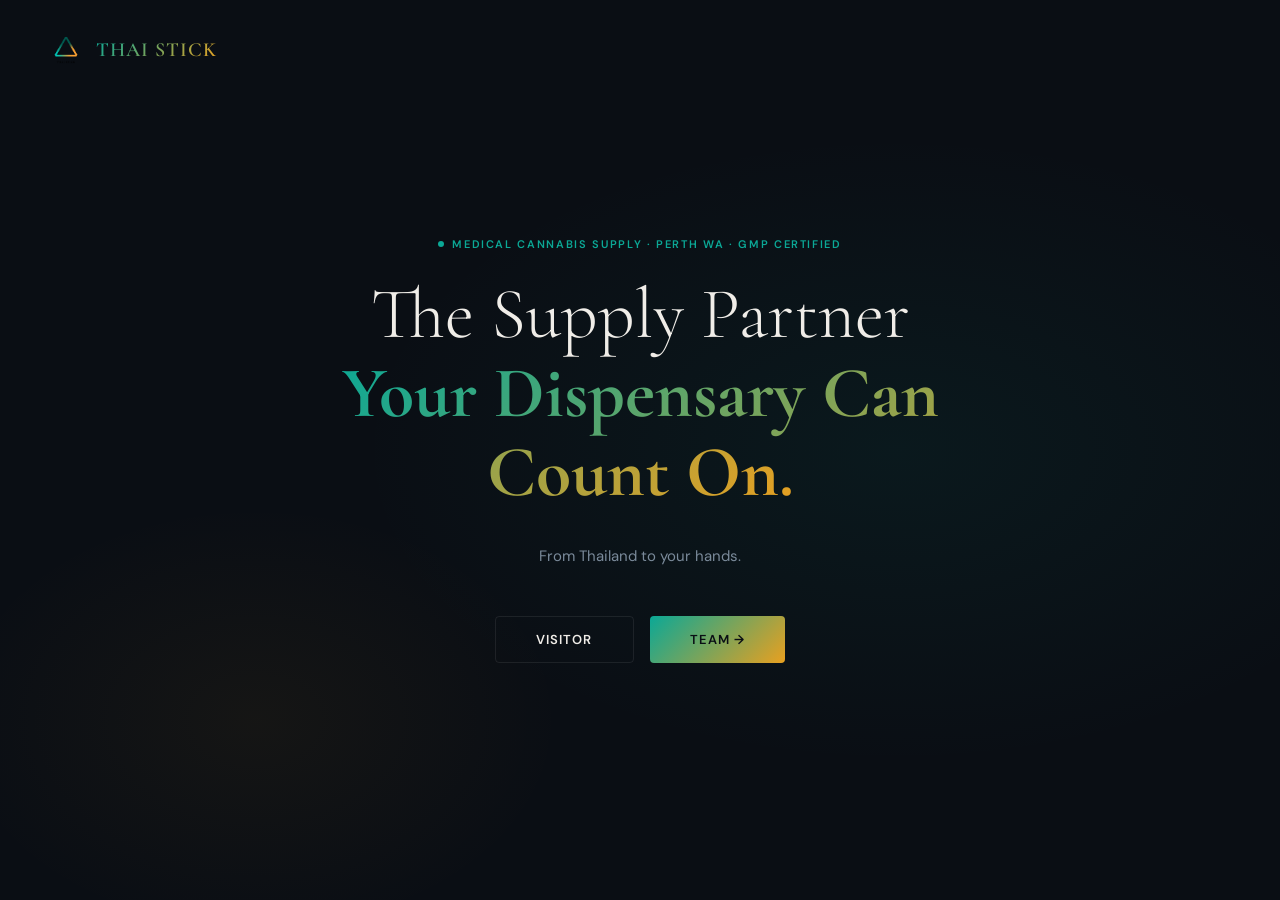
==== commit f70e251d: "Fix splash page blank content: z-index and background Co-Authored-By: Claude Sonnet 4.6 <noreply@ant" ====
--- a/index.html
+++ b/index.html
@@ -8,10 +8,10 @@
 <link href="https://fonts.googleapis.com/css2?family=Cormorant+Garamond:wght@300;400;500;600&family=DM+Sans:wght@300;400;500;600&family=DM+Mono:wght@400;500&display=swap" rel="stylesheet">
 <link rel="stylesheet" href="styles.css">
 <style>
-.splash-page { min-height: 100vh; display: flex; flex-direction: column; align-items: center; justify-content: center; background: var(--dark); position: relative; overflow: hidden; }
-.splash-logo { display: flex; align-items: center; gap: 12px; position: absolute; top: 32px; left: 48px; text-decoration: none; }
+.splash-page { min-height: 100vh; display: flex; flex-direction: column; align-items: center; justify-content: center; position: relative; background: radial-gradient(ellipse 60% 50% at 70% 50%, rgba(11,168,150,0.07) 0%, transparent 70%), radial-gradient(ellipse 40% 40% at 20% 80%, rgba(232,160,32,0.05) 0%, transparent 60%), #0A0E14; }
+.splash-logo { display: flex; align-items: center; gap: 12px; position: absolute; top: 32px; left: 48px; text-decoration: none; z-index: 2; }
 .splash-logo-text { font-family: var(--font-disp); font-size: 20px; font-weight: 600; letter-spacing: 0.05em; background: var(--grad-text); -webkit-background-clip: text; -webkit-text-fill-color: transparent; background-clip: text; }
-.splash-content { text-align: center; max-width: 700px; padding: 0 32px; }
+.splash-content { text-align: center; max-width: 700px; padding: 0 32px; position: relative; z-index: 2; }
 .splash-eyebrow { font-size: 11px; font-weight: 600; letter-spacing: 0.15em; text-transform: uppercase; color: var(--teal); margin-bottom: 24px; display: flex; align-items: center; justify-content: center; gap: 8px; }
 .splash-eyebrow::before { content: ''; width: 6px; height: 6px; background: var(--teal); border-radius: 50%; }
 .splash-title { font-family: var(--font-disp); font-size: clamp(40px, 6vw, 72px); font-weight: 300; line-height: 1.1; color: var(--light); margin-bottom: 32px; }
@@ -48,9 +48,6 @@
 <body>
 
 <div class="splash-page">
-  <div class="hero-bg"></div>
-  <div class="hero-grid-lines"></div>
-
   <a class="splash-logo" href="#">
     <img src="Thai Stick Logo.png" alt="Thai Stick" style="height:36px;width:36px;object-fit:contain;">
     <span class="splash-logo-text">THAI STICK</span>
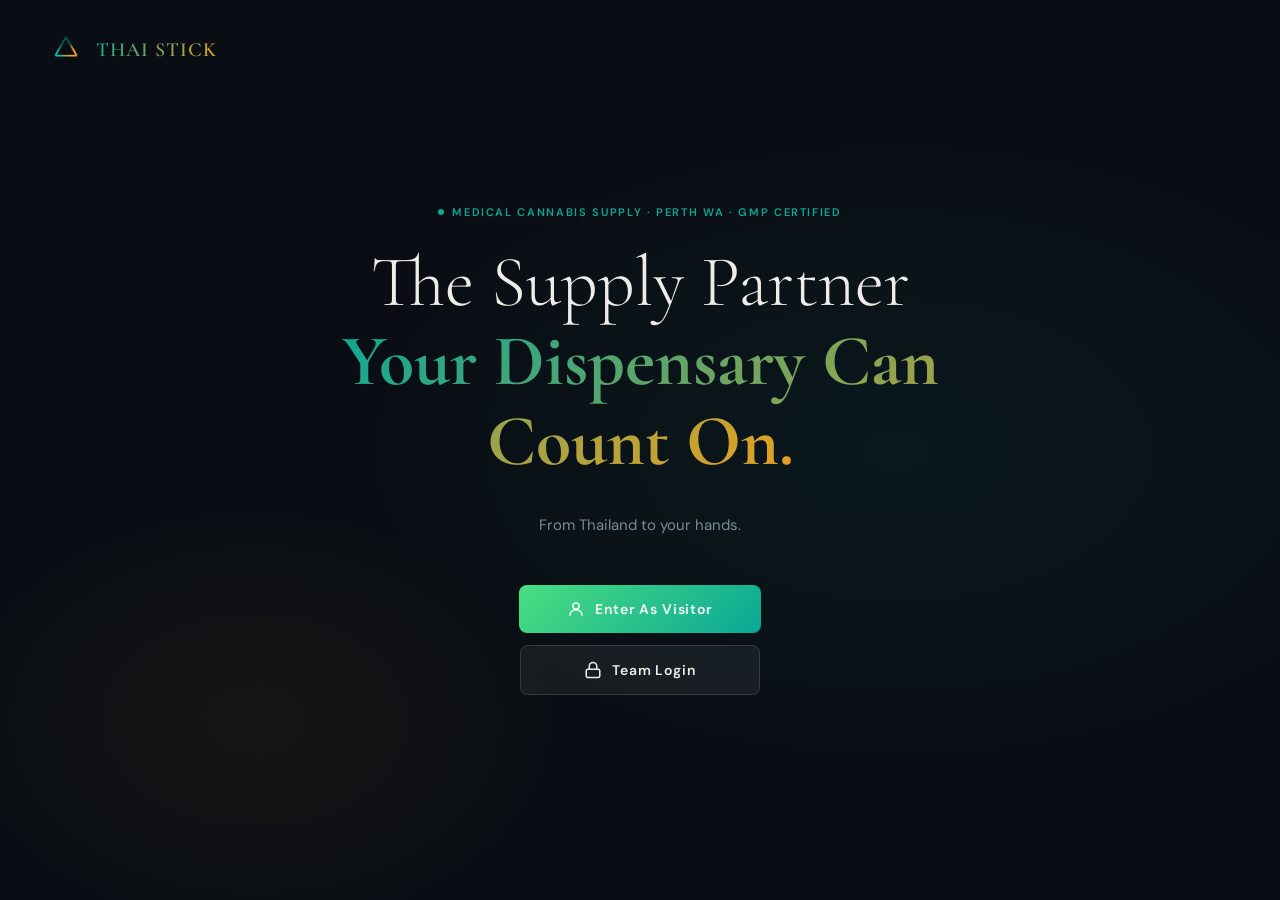
==== commit e4bab4d8: "Splash page: redesign buttons with icons (Enter As Visitor / Team Login) Co-Authored-By: Claude Sonn" ====
--- a/index.html
+++ b/index.html
@@ -16,11 +16,11 @@
 .splash-eyebrow::before { content: ''; width: 6px; height: 6px; background: var(--teal); border-radius: 50%; }
 .splash-title { font-family: var(--font-disp); font-size: clamp(40px, 6vw, 72px); font-weight: 300; line-height: 1.1; color: var(--light); margin-bottom: 32px; }
 .splash-sub { font-size: 15px; color: var(--muted); margin-bottom: 48px; line-height: 1.6; }
-.splash-btns { display: flex; gap: 16px; justify-content: center; flex-wrap: wrap; }
-.splash-btn-visitor { background: transparent; border: 1px solid var(--border); color: var(--light); padding: 14px 40px; font-size: 13px; font-weight: 600; letter-spacing: 0.08em; text-transform: uppercase; border-radius: 4px; cursor: pointer; transition: border-color 0.2s; font-family: var(--font-sans); }
-.splash-btn-visitor:hover { border-color: var(--light-2); }
-.splash-btn-team { background: var(--grad); border: none; color: var(--dark); padding: 14px 40px; font-size: 13px; font-weight: 600; letter-spacing: 0.08em; text-transform: uppercase; border-radius: 4px; cursor: pointer; transition: opacity 0.2s; font-family: var(--font-sans); }
-.splash-btn-team:hover { opacity: 0.85; }
+.splash-btns { display: flex; flex-direction: column; gap: 12px; align-items: center; }
+.splash-btn-visitor { background: linear-gradient(135deg, #4ade80, #0BA896); border: none; color: #fff; padding: 15px 48px; font-size: 14px; font-weight: 600; letter-spacing: 0.06em; border-radius: 8px; cursor: pointer; transition: opacity 0.2s; font-family: var(--font-sans); display: flex; align-items: center; gap: 10px; min-width: 240px; justify-content: center; }
+.splash-btn-visitor:hover { opacity: 0.88; }
+.splash-btn-team { background: rgba(255,255,255,0.06); border: 1px solid rgba(255,255,255,0.12); color: var(--light); padding: 15px 48px; font-size: 14px; font-weight: 600; letter-spacing: 0.06em; border-radius: 8px; cursor: pointer; transition: background 0.2s; font-family: var(--font-sans); display: flex; align-items: center; gap: 10px; min-width: 240px; justify-content: center; }
+.splash-btn-team:hover { background: rgba(255,255,255,0.1); }
 
 /* PIN modal */
 .pin-overlay { display: none; position: fixed; inset: 0; background: rgba(0,0,0,0.7); z-index: 1000; align-items: center; justify-content: center; }
@@ -41,7 +41,7 @@
 @media (max-width: 600px) {
   .splash-logo { left: 24px; top: 24px; }
   .splash-btns { flex-direction: column; align-items: center; }
-  .splash-btn-visitor, .splash-btn-team { width: 240px; }
+  .splash-btn-visitor, .splash-btn-team { min-width: 260px; }
 }
 </style>
 </head>
@@ -61,8 +61,14 @@
     </h1>
     <p class="splash-sub">From Thailand to your hands.</p>
     <div class="splash-btns">
-      <button class="splash-btn-visitor" onclick="goVisitor()">Visitor</button>
-      <button class="splash-btn-team" onclick="openPinModal()">Team →</button>
+      <button class="splash-btn-visitor" onclick="goVisitor()">
+        <svg width="18" height="18" viewBox="0 0 24 24" fill="none" stroke="currentColor" stroke-width="2" stroke-linecap="round" stroke-linejoin="round"><circle cx="12" cy="8" r="4"/><path d="M4 20c0-4 3.6-7 8-7s8 3 8 7"/></svg>
+        Enter As Visitor
+      </button>
+      <button class="splash-btn-team" onclick="openPinModal()">
+        <svg width="18" height="18" viewBox="0 0 24 24" fill="none" stroke="currentColor" stroke-width="2" stroke-linecap="round" stroke-linejoin="round"><rect x="3" y="11" width="18" height="11" rx="2"/><path d="M7 11V7a5 5 0 0 1 10 0v4"/></svg>
+        Team Login
+      </button>
     </div>
   </div>
 </div>
@@ -88,6 +94,7 @@
 const APPS_SCRIPT_URL = 'https://script.google.com/macros/s/AKfycby8iOtGgmpEAqamLS6N-fvlZWcW5fuktj_UGrLCuRMY7mgmcJD18vge5jQldxHOvPU/exec';
 
 function goVisitor() {
+  sessionStorage.setItem('access', 'visitor');
   window.location.href = 'portfolio.html';
 }
 function openPinModal() {
@@ -148,6 +155,7 @@
     const match = rows && rows.find(r => String(r.pin).trim() === pin.trim());
     if (match) {
       sessionStorage.setItem('rep_name', match.name || '');
+      sessionStorage.setItem('access', 'team');
       window.location.href = 'ThaiStick_Website.html';
     } else {
       err.classList.add('show');
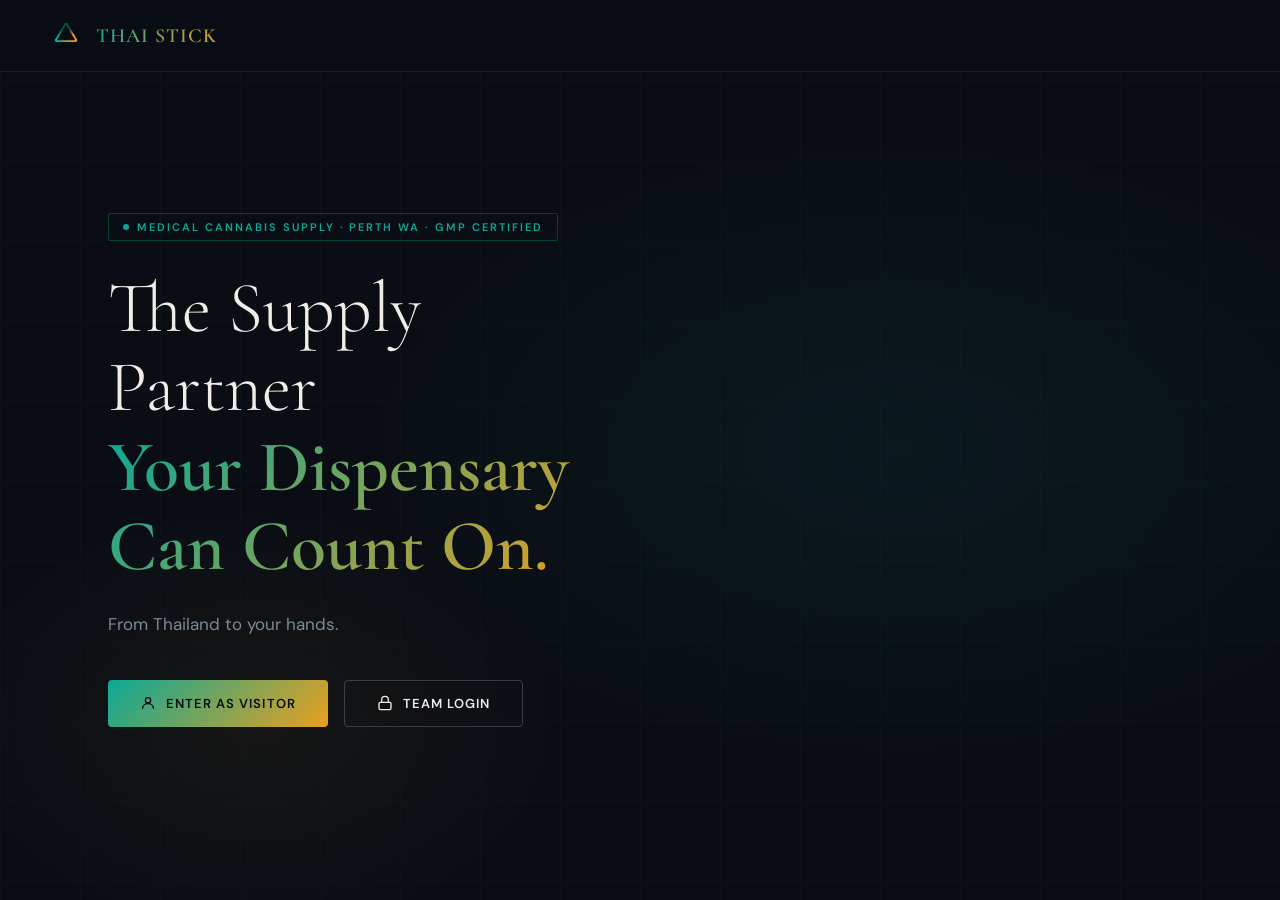
==== commit a24a2b20: "Splash page: match home page layout with nav, left-aligned hero, correct button styles Co-Authored-B" ====
--- a/index.html
+++ b/index.html
@@ -8,22 +8,26 @@
 <link href="https://fonts.googleapis.com/css2?family=Cormorant+Garamond:wght@300;400;500;600&family=DM+Sans:wght@300;400;500;600&family=DM+Mono:wght@400;500&display=swap" rel="stylesheet">
 <link rel="stylesheet" href="styles.css">
 <style>
-.splash-page { min-height: 100vh; display: flex; flex-direction: column; align-items: center; justify-content: center; position: relative; background: radial-gradient(ellipse 60% 50% at 70% 50%, rgba(11,168,150,0.07) 0%, transparent 70%), radial-gradient(ellipse 40% 40% at 20% 80%, rgba(232,160,32,0.05) 0%, transparent 60%), #0A0E14; }
-.splash-logo { display: flex; align-items: center; gap: 12px; position: absolute; top: 32px; left: 48px; text-decoration: none; z-index: 2; }
-.splash-logo-text { font-family: var(--font-disp); font-size: 20px; font-weight: 600; letter-spacing: 0.05em; background: var(--grad-text); -webkit-background-clip: text; -webkit-text-fill-color: transparent; background-clip: text; }
-.splash-content { text-align: center; max-width: 700px; padding: 0 32px; position: relative; z-index: 2; }
-.splash-eyebrow { font-size: 11px; font-weight: 600; letter-spacing: 0.15em; text-transform: uppercase; color: var(--teal); margin-bottom: 24px; display: flex; align-items: center; justify-content: center; gap: 8px; }
-.splash-eyebrow::before { content: ''; width: 6px; height: 6px; background: var(--teal); border-radius: 50%; }
-.splash-title { font-family: var(--font-disp); font-size: clamp(40px, 6vw, 72px); font-weight: 300; line-height: 1.1; color: var(--light); margin-bottom: 32px; }
-.splash-sub { font-size: 15px; color: var(--muted); margin-bottom: 48px; line-height: 1.6; }
-.splash-btns { display: flex; flex-direction: column; gap: 12px; align-items: center; }
-.splash-btn-visitor { background: linear-gradient(135deg, #4ade80, #0BA896); border: none; color: #fff; padding: 15px 48px; font-size: 14px; font-weight: 600; letter-spacing: 0.06em; border-radius: 8px; cursor: pointer; transition: opacity 0.2s; font-family: var(--font-sans); display: flex; align-items: center; gap: 10px; min-width: 240px; justify-content: center; }
-.splash-btn-visitor:hover { opacity: 0.88; }
-.splash-btn-team { background: rgba(255,255,255,0.06); border: 1px solid rgba(255,255,255,0.12); color: var(--light); padding: 15px 48px; font-size: 14px; font-weight: 600; letter-spacing: 0.06em; border-radius: 8px; cursor: pointer; transition: background 0.2s; font-family: var(--font-sans); display: flex; align-items: center; gap: 10px; min-width: 240px; justify-content: center; }
-.splash-btn-team:hover { background: rgba(255,255,255,0.1); }
+.btn-access {
+  display: inline-flex; align-items: center; gap: 10px;
+  font-family: var(--font-body); font-size: 13px; font-weight: 600;
+  letter-spacing: 0.08em; text-transform: uppercase;
+  padding: 14px 32px; border-radius: 4px; cursor: pointer;
+  border: none; transition: opacity 0.2s;
+}
+.btn-access-visitor {
+  background: var(--grad); color: var(--dark);
+}
+.btn-access-visitor:hover { opacity: 0.85; }
+.btn-access-team {
+  background: transparent; color: var(--light);
+  border: 1px solid rgba(255,255,255,0.18);
+  transition: border-color 0.2s;
+}
+.btn-access-team:hover { border-color: rgba(255,255,255,0.4); }
 
 /* PIN modal */
-.pin-overlay { display: none; position: fixed; inset: 0; background: rgba(0,0,0,0.7); z-index: 1000; align-items: center; justify-content: center; }
+.pin-overlay { display: none; position: fixed; inset: 0; background: rgba(0,0,0,0.7); z-index: 2000; align-items: center; justify-content: center; }
 .pin-overlay.open { display: flex; }
 .pin-modal { background: var(--dark-2); border: 1px solid var(--border); border-radius: 12px; padding: 40px; width: 360px; max-width: 90vw; text-align: center; position: relative; }
 .pin-title { font-family: var(--font-disp); font-size: 26px; font-weight: 400; color: var(--light); margin-bottom: 8px; }
@@ -33,45 +37,48 @@
 .pin-digit:focus { border-color: var(--teal); }
 .pin-error { font-size: 12px; color: #ff6b6b; margin-bottom: 16px; min-height: 18px; display: none; line-height: 1.5; }
 .pin-error.show { display: block; }
-.pin-submit { width: 100%; background: var(--grad); border: none; color: var(--dark); padding: 14px; font-size: 13px; font-weight: 600; letter-spacing: 0.08em; text-transform: uppercase; border-radius: 4px; cursor: pointer; transition: opacity 0.2s; font-family: var(--font-sans); }
+.pin-submit { width: 100%; background: var(--grad); border: none; color: var(--dark); padding: 14px; font-size: 13px; font-weight: 600; letter-spacing: 0.08em; text-transform: uppercase; border-radius: 4px; cursor: pointer; transition: opacity 0.2s; font-family: var(--font-body); }
 .pin-submit:hover { opacity: 0.85; }
 .pin-submit:disabled { opacity: 0.5; cursor: not-allowed; }
 .pin-close { position: absolute; top: 16px; right: 20px; background: none; border: none; color: var(--muted); font-size: 22px; cursor: pointer; line-height: 1; transition: color 0.2s; }
 .pin-close:hover { color: var(--light); }
-@media (max-width: 600px) {
-  .splash-logo { left: 24px; top: 24px; }
-  .splash-btns { flex-direction: column; align-items: center; }
-  .splash-btn-visitor, .splash-btn-team { min-width: 260px; }
-}
 </style>
 </head>
 <body>
 
-<div class="splash-page">
-  <a class="splash-logo" href="#">
-    <img src="Thai Stick Logo.png" alt="Thai Stick" style="height:36px;width:36px;object-fit:contain;">
-    <span class="splash-logo-text">THAI STICK</span>
+<nav>
+  <a class="nav-logo" href="#">
+    <img src="Thai Stick Logo.png" alt="Thai Stick">
+    <span class="nav-logo-text">THAI STICK</span>
   </a>
+</nav>
 
-  <div class="splash-content">
-    <div class="splash-eyebrow">Medical Cannabis Supply · Perth WA · GMP Certified</div>
-    <h1 class="splash-title">
-      The Supply Partner<br>
-      <strong class="grad-text">Your Dispensary Can Count On.</strong>
-    </h1>
-    <p class="splash-sub">From Thailand to your hands.</p>
-    <div class="splash-btns">
-      <button class="splash-btn-visitor" onclick="goVisitor()">
-        <svg width="18" height="18" viewBox="0 0 24 24" fill="none" stroke="currentColor" stroke-width="2" stroke-linecap="round" stroke-linejoin="round"><circle cx="12" cy="8" r="4"/><path d="M4 20c0-4 3.6-7 8-7s8 3 8 7"/></svg>
-        Enter As Visitor
-      </button>
-      <button class="splash-btn-team" onclick="openPinModal()">
-        <svg width="18" height="18" viewBox="0 0 24 24" fill="none" stroke="currentColor" stroke-width="2" stroke-linecap="round" stroke-linejoin="round"><rect x="3" y="11" width="18" height="11" rx="2"/><path d="M7 11V7a5 5 0 0 1 10 0v4"/></svg>
-        Team Login
-      </button>
+<section id="hero">
+  <div class="hero-bg"></div>
+  <div class="hero-grid-lines"></div>
+  <div class="container">
+    <div class="hero-inner">
+      <div class="hero-content">
+        <div class="hero-eyebrow">Medical Cannabis Supply · Perth WA · GMP Certified</div>
+        <h1 class="hero-title">
+          The Supply Partner
+          <strong class="grad-text">Your Dispensary Can Count On.</strong>
+        </h1>
+        <p class="hero-sub">From Thailand to your hands.</p>
+        <div class="hero-actions">
+          <button class="btn-access btn-access-visitor" onclick="goVisitor()">
+            <svg width="16" height="16" viewBox="0 0 24 24" fill="none" stroke="currentColor" stroke-width="2" stroke-linecap="round" stroke-linejoin="round"><circle cx="12" cy="8" r="4"/><path d="M4 20c0-4 3.6-7 8-7s8 3 8 7"/></svg>
+            Enter As Visitor
+          </button>
+          <button class="btn-access btn-access-team" onclick="openPinModal()">
+            <svg width="16" height="16" viewBox="0 0 24 24" fill="none" stroke="currentColor" stroke-width="2" stroke-linecap="round" stroke-linejoin="round"><rect x="3" y="11" width="18" height="11" rx="2"/><path d="M7 11V7a5 5 0 0 1 10 0v4"/></svg>
+            Team Login
+          </button>
+        </div>
+      </div>
     </div>
   </div>
-</div>
+</section>
 
 <!-- PIN MODAL -->
 <div class="pin-overlay" id="pin-overlay" onclick="closePinOutside(event)">
@@ -130,7 +137,6 @@
     document.getElementById('p' + (i - 1)).focus();
   }
 }
-
 function fetchSheet(sheetName) {
   return new Promise((resolve, reject) => {
     const cb = 'cb_' + Date.now() + '_' + Math.random().toString(36).slice(2);
@@ -141,7 +147,6 @@
     document.head.appendChild(script);
   });
 }
-
 async function submitPin() {
   const pin = ['p0','p1','p2','p3'].map(id => document.getElementById(id).value).join('');
   if (pin.length < 4) return;
@@ -171,6 +176,12 @@
     btn.textContent = 'Verify Access';
   }
 }
+
+// Nav scroll effect
+window.addEventListener('scroll', () => {
+  const nav = document.querySelector('nav');
+  if (nav) nav.style.background = window.scrollY > 60 ? 'rgba(10,14,20,0.97)' : 'rgba(10,14,20,0.85)';
+});
 </script>
 </body>
 </html>
